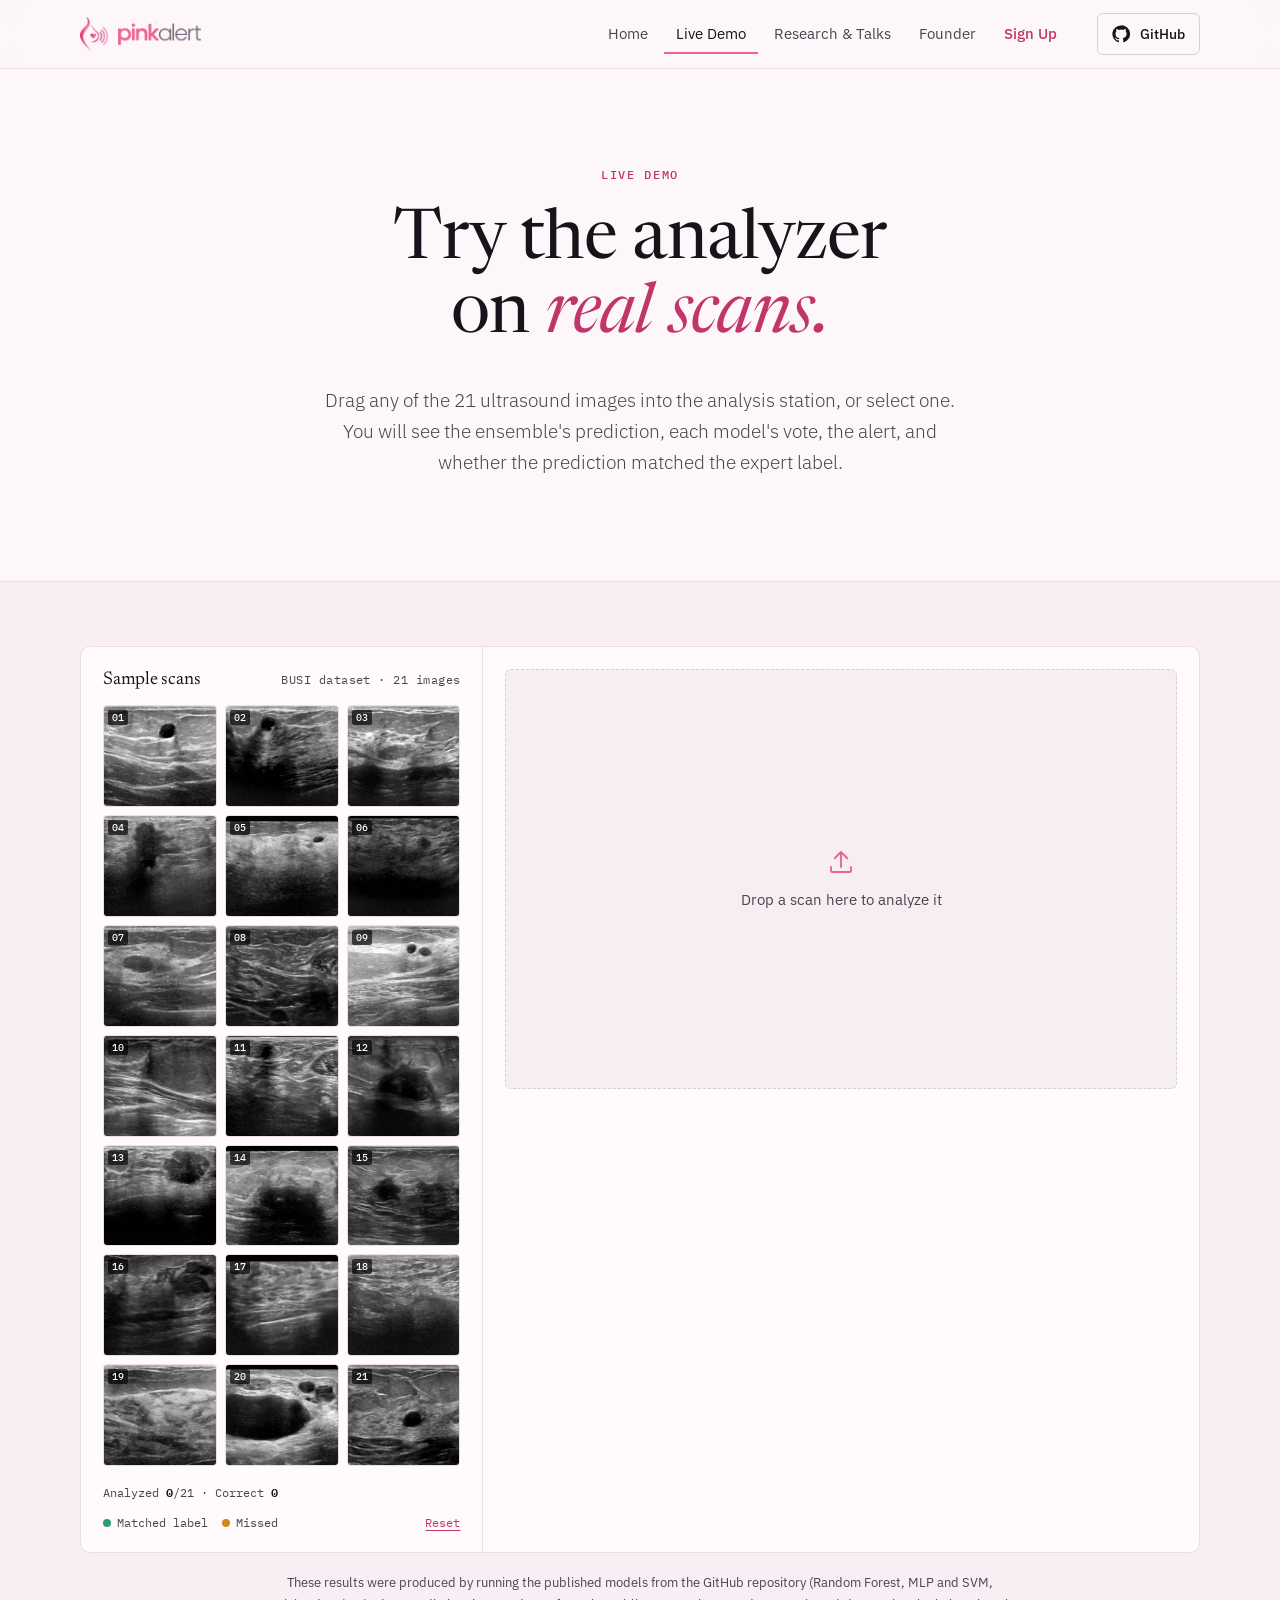
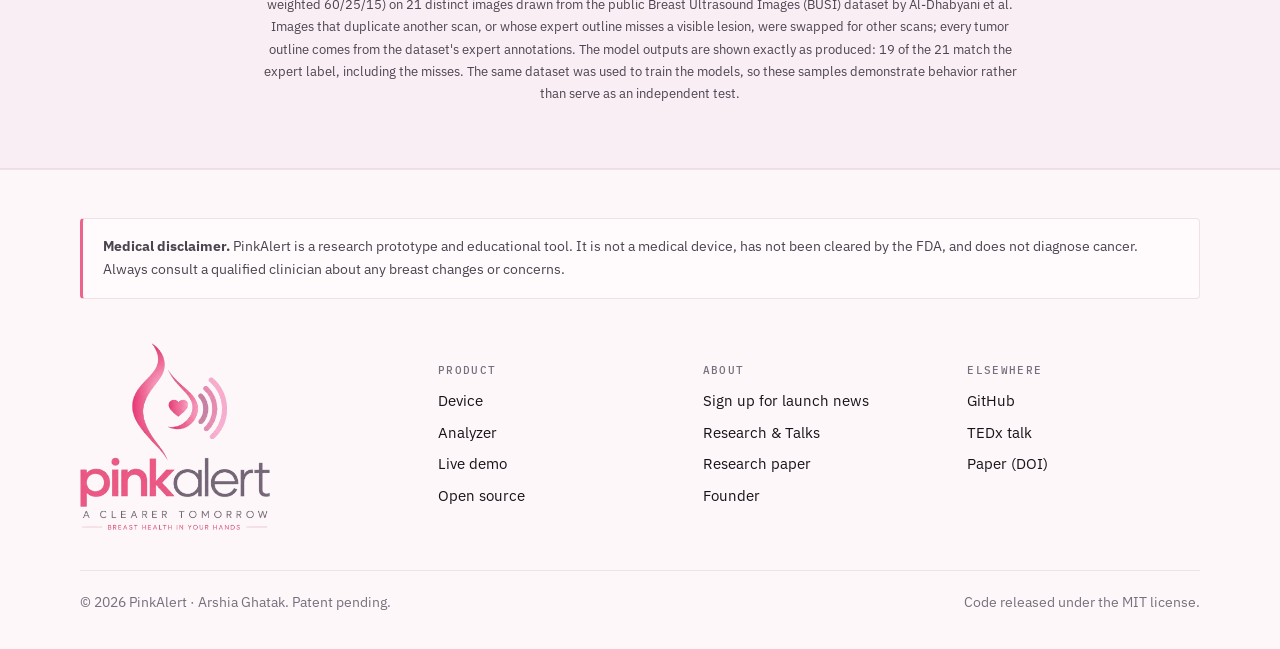
==== demo.html @ bfb8c294 "PinkAlert Website Co-Authored-By: Claude Opus 5.5 (1M context) <noreply@anthropic.com>" ====
<!doctype html>
<html lang="en" class="no-js">
<head>
  <meta charset="utf-8">
  <meta name="viewport" content="width=device-width, initial-scale=1, viewport-fit=cover">
  <title>PinkAlert</title>
  <meta name="description" content="Try the PinkAlert breast ultrasound AI live: drag real ultrasound scans into the analyzer and see its normal, benign or malignant prediction, each model's vote and the expert tumor outline.">
  <meta name="theme-color" content="#fdf7f9">
  <link rel="canonical" href="https://pinkalert.ai/demo">
  <meta property="og:type" content="website">
  <meta property="og:site_name" content="PinkAlert">
  <meta property="og:title" content="PinkAlert Live Demo">
  <meta property="og:description" content="Try the PinkAlert breast ultrasound AI on 21 real scans.">
  <meta property="og:url" content="https://pinkalert.ai/demo">
  <meta property="og:image" content="https://pinkalert.ai/assets/img/og.png">
  <meta name="twitter:card" content="summary_large_image">
  <meta name="keywords" content="PinkAlert, Pink Alert, Arshia Ghatak, breast health, breast cancer, breast ultrasound, handheld ultrasound, breast lump detection, AI breast cancer detection, early detection, pinkalert.ai">
  <meta name="author" content="Arshia Ghatak">
  <meta name="robots" content="index, follow">
  <meta name="twitter:title" content="PinkAlert Live Demo">
  <meta name="twitter:description" content="Try the PinkAlert breast ultrasound AI on 21 real scans.">
  <meta name="twitter:image" content="https://pinkalert.ai/assets/img/og.png">
  <script type="application/ld+json">{"@context": "https://schema.org", "@graph": [{"@type": "Organization", "@id": "https://pinkalert.ai/#org", "name": "PinkAlert", "alternateName": ["Pink Alert", "pinkalert.ai"], "url": "https://pinkalert.ai/", "logo": "https://pinkalert.ai/assets/img/logo-tagline.png", "slogan": "A clearer tomorrow. Breast health in your hands.", "founder": {"@id": "https://pinkalert.ai/founder#arshia"}, "sameAs": ["https://github.com/arshiaghatak/breast_ultrasound_analyzer", "https://github.com/arshiaghatak/pinkalert-website"]}, {"@type": "WebSite", "@id": "https://pinkalert.ai/#website", "name": "PinkAlert", "url": "https://pinkalert.ai/", "publisher": {"@id": "https://pinkalert.ai/#org"}, "inLanguage": "en"}, {"@type": "WebPage", "@id": "https://pinkalert.ai/demo", "url": "https://pinkalert.ai/demo", "name": "PinkAlert Live Demo", "description": "Try the PinkAlert breast ultrasound AI live: drag real ultrasound scans into the analyzer and see its normal, benign or malignant prediction, each model's vote and the expert tumor outline.", "isPartOf": {"@id": "https://pinkalert.ai/#website"}, "about": {"@id": "https://pinkalert.ai/#org"}}]}</script>
  <link rel="icon" href="favicon.ico" sizes="any">
  <link rel="icon" type="image/png" sizes="32x32" href="assets/img/favicon-32.png">
  <link rel="apple-touch-icon" href="assets/img/apple-touch-icon.png">
  <link rel="manifest" href="site.webmanifest">
  <link rel="preconnect" href="https://fonts.googleapis.com">
  <link rel="preconnect" href="https://fonts.gstatic.com" crossorigin>
  <link href="https://fonts.googleapis.com/css2?family=IBM+Plex+Mono:wght@400;500&family=IBM+Plex+Sans:wght@300;400;500;600&family=Newsreader:ital,opsz,wght@0,6..72,400;0,6..72,500;1,6..72,400&display=swap" rel="stylesheet">
  <script>
    // Every reload starts at the top of the page (runs first, before the browser can restore the old scroll position)
    if ('scrollRestoration' in history) history.scrollRestoration = 'manual';
    (function () {
      var nav = (performance.getEntriesByType && performance.getEntriesByType('navigation')[0]) || {};
      var reload = nav.type === 'reload' || (performance.navigation && performance.navigation.type === 1);
      if (reload && location.hash) history.replaceState(null, '', location.pathname + location.search);
      var top = function () { if (reload || !location.hash) window.scrollTo(0, 0); };
      top();
      document.addEventListener('DOMContentLoaded', top);
      window.addEventListener('load', function () { top(); setTimeout(top, 0); requestAnimationFrame(top); });
      window.addEventListener('pageshow', function (e) { if (e.persisted) window.scrollTo(0, 0); });
      window.addEventListener('beforeunload', function () { window.scrollTo(0, 0); });
    })();
  </script>
  <link rel="stylesheet" href="assets/css/style.css?v=39">
</head>
<body>
<a class="skip" href="#main">Skip to content</a>

<header class="site-header">
  <nav class="wrap nav" aria-label="Main">
    <a class="brand" href="/" aria-label="PinkAlert home">
      <img class="mark" src="assets/img/mark-sm.png" alt="" width="28" height="34">
      <img class="word" src="assets/img/wordmark.png" alt="PinkAlert" width="85" height="22">
    </a>
    <button class="menu-btn" aria-expanded="false" aria-controls="nav-links" aria-label="Menu">
      <svg width="24" height="24" viewBox="0 0 24 24" fill="none" stroke="currentColor" stroke-width="1.6" stroke-linecap="round"><path d="M4 7h16M4 12h16M4 17h16"/></svg>
    </button>
    <ul class="nav-links" id="nav-links">
      <li><a href="/">Home</a></li>
      <li><a href="/demo" aria-current="page">Live Demo</a></li>
      <li><a href="/research">Research &amp; Talks</a></li>
      <li><a href="/founder">Founder</a></li>
      <li><a class="nav-signup" href="/signup">Sign Up</a></li>
    </ul>
    <a class="btn btn-ghost btn-sm nav-cta" href="https://github.com/arshiaghatak/breast_ultrasound_analyzer" target="_blank" rel="noopener">
      <svg viewBox="0 0 24 24" fill="currentColor" aria-hidden="true"><path d="M12 .5a11.5 11.5 0 0 0-3.64 22.41c.58.1.79-.25.79-.56v-2c-3.2.7-3.88-1.37-3.88-1.37-.52-1.33-1.28-1.69-1.28-1.69-1.05-.72.08-.7.08-.7 1.16.08 1.77 1.19 1.77 1.19 1.03 1.77 2.7 1.26 3.36.96.1-.75.4-1.26.73-1.55-2.55-.29-5.24-1.28-5.24-5.68 0-1.26.45-2.28 1.19-3.09-.12-.29-.52-1.46.11-3.05 0 0 .97-.31 3.17 1.18a11 11 0 0 1 5.77 0c2.2-1.49 3.17-1.18 3.17-1.18.63 1.59.23 2.76.11 3.05.74.81 1.19 1.83 1.19 3.09 0 4.41-2.69 5.39-5.25 5.67.41.36.78 1.06.78 2.14v3.17c0 .31.21.67.8.56A11.5 11.5 0 0 0 12 .5Z"/></svg>
      GitHub
    </a>
  </nav>
</header>

<main id="main">

<section class="page-hero">
  <div class="wrap">
    <div class="head center">
      <span class="label">Live demo</span>
      <h1>Try the analyzer on <em>real scans.</em></h1>
      <p class="lede">Drag any of the 21 ultrasound images into the analysis station, or select one. You will see the ensemble's prediction, each model's vote, the alert, and whether the prediction matched the expert label.</p>
    </div>
  </div>
</section>

<section id="demo" class="stage-section" style="padding-block:clamp(40px,5vw,64px)">
  <div class="wrap">


    <div class="demo" id="demo-app">
      <div class="tray">
        <div class="tray-head"><h3>Sample scans</h3><span>BUSI dataset · 21 images</span></div>
        <div class="thumbs" id="thumbs" role="list"></div>
        <div class="tally">
          <span>Analyzed <b id="t-done">0</b>/21 · Correct <b id="t-right">0</b></span>
          <span class="legend"><span><i style="background:#2e9e72"></i>Matched label</span><span><i style="background:#d08a1c"></i>Missed</span></span>
          <button type="button" id="t-reset">Reset</button>
        </div>
      </div>
      <div class="station">
        <div class="dropzone" id="dropzone" tabindex="-1">
          <div class="empty">
            <svg viewBox="0 0 24 24" fill="none" stroke="currentColor" stroke-width="1.5" stroke-linecap="round" stroke-linejoin="round" aria-hidden="true"><path d="M12 16V4M7 9l5-5 5 5"/><path d="M4 16v3a1 1 0 0 0 1 1h14a1 1 0 0 0 1-1v-3"/></svg>
            Drop a scan here to analyze it
          </div>
          <div class="scanbar"></div>
        </div>
        <div class="result" id="result" hidden aria-live="polite">
          <div class="result-top"><h3 id="r-title">Malignant</h3><span class="pill" id="r-pill"></span></div>
          <p id="r-body"></p>
          <div class="probs" id="r-probs"></div>
          <table class="models">
            <thead><tr><th>Model (weight)</th><th>Benign</th><th>Normal</th><th>Malignant</th></tr></thead>
            <tbody id="r-models"></tbody>
          </table>
          <div class="verdict" id="r-verdict"></div>
        </div>
      </div>
    </div>
    <p class="demo-note">These results were produced by running the published models from the GitHub repository (Random Forest, MLP and SVM, weighted 60/25/15) on 21 distinct images drawn from the public Breast Ultrasound Images (BUSI) dataset by Al-Dhabyani et al. Images that duplicate another scan, or whose expert outline misses a visible lesion, were swapped for other scans; every tumor outline comes from the dataset's expert annotations. The model outputs are shown exactly as produced: 19 of the 21 match the expert label, including the misses. The same dataset was used to train the models, so these samples demonstrate behavior rather than serve as an independent test.</p>
  </div>
</section>

</main>

<footer class="site-footer">
  <div class="wrap">
    <div class="disclaimer"><p><strong>Medical disclaimer.</strong> PinkAlert is a research prototype and educational tool. It is not a medical device, has not been cleared by the FDA, and does not diagnose cancer. Always consult a qualified clinician about any breast changes or concerns.</p></div>
    <div class="foot-grid">
      <div>
        <a href="/" class="foot-logo"><img src="assets/img/logo-tagline.png" alt="PinkAlert: A clearer tomorrow. Breast health in your hands." width="355" height="350"></a>
      </div>
      <div><h4>Product</h4><ul><li><a href="/#device">Device</a></li><li><a href="/#analyzer">Analyzer</a></li><li><a href="/demo">Live demo</a></li><li><a href="/#open-source">Open source</a></li></ul></div>
      <div><h4>About</h4><ul><li><a href="/signup">Sign up for launch news</a></li><li><a href="/research">Research &amp; Talks</a></li><li><a href="/research#research">Research paper</a></li><li><a href="/founder">Founder</a></li></ul></div>
      <div><h4>Elsewhere</h4><ul><li><a href="https://github.com/arshiaghatak/breast_ultrasound_analyzer" target="_blank" rel="noopener">GitHub</a></li><li><a href="https://www.youtube.com/watch?v=Pw-6KY_KDwA" target="_blank" rel="noopener">TEDx talk</a></li><li><a href="https://doi.org/10.70251/HYJR2348.41777784" target="_blank" rel="noopener">Paper (DOI)</a></li></ul></div>
    </div>
    <div class="legal"><span>© <span data-year>2026</span> PinkAlert · Arshia Ghatak. Patent pending.</span><span>Code released under the MIT license.</span></div>
  </div>
</footer>

<script src="assets/js/main.js?v=35" defer></script>
<script src="assets/demo/results.js?v=33" defer></script>
<script src="assets/js/demo.js?v=32" defer></script>
</body>
</html>
---- assets/css/style.css ----
/* PinkAlert · pinkalert.ai
   Formal, research-grade styling. Accent pink sampled from the PinkAlert logo. */

:root {
  --bg: #fdf7f9;
  --surface: #fffbfc;
  --ink: #17131a;
  --ink-2: #4b4450;
  --ink-3: #776f7d;
  --rule: #eee2e8;
  --rule-2: #d6cfd8;
  --accent: #c2356a;        /* text-safe pink */
  --accent-2: #ec648c;      /* logo pink */
  --accent-wash: #fbeff4;
  --btn: #c2356a; --btn-hover: #a92a5a; --btn-ink: #ffffff;

  /* tinted light sections for the device and demo */
  --stage: #f9eef3;
  --stage-2: #fffbfc;
  --stage-ink: #17131a;
  --stage-ink-2: #4b4450;
  --stage-rule: #ecdde4;
  --well: #f7eef2;

  --ok: #1f7a58; --ok-wash: #e5f3ec;
  --watch: #9a5b0c; --watch-wash: #fbf0de;
  --act: #e0141e; --act-wash: #feecec;  /* "See a doctor" is bright red */

  --serif: "Newsreader", "Iowan Old Style", "Palatino Linotype", Georgia, serif;
  --sans: "IBM Plex Sans", "Helvetica Neue", Arial, system-ui, sans-serif;
  --mono: "IBM Plex Mono", ui-monospace, "SF Mono", Menlo, monospace;
  --wrap: 1200px;
  --r: 6px;
  color-scheme: light;
}
*, *::before, *::after { box-sizing: border-box; }
[hidden] { display: none !important; }
html { -webkit-text-size-adjust: 100%; scroll-padding-top: 80px; }
body {
  margin: 0; background: var(--bg); color: var(--ink);
  font-family: var(--sans); font-size: 1.0625rem; line-height: 1.65; font-weight: 400;
  -webkit-font-smoothing: antialiased; text-rendering: optimizeLegibility;
}
img, svg, canvas { max-width: 100%; display: block; }
a { color: var(--accent); text-underline-offset: 3px; text-decoration-thickness: 1px; }
a:hover { text-decoration-thickness: 2px; }
:focus-visible { outline: 2px solid var(--accent-2); outline-offset: 3px; }
h1, h2, h3 { font-family: var(--serif); font-weight: 400; line-height: 1.08; letter-spacing: -.012em; margin: 0 0 .45em; text-wrap: balance; }
h1 { font-size: clamp(2.7rem, 5.4vw, 4.6rem); }
h2 { font-size: clamp(2rem, 3.6vw, 3rem); }
h3 { font-size: 1.45rem; line-height: 1.2; }
h1 em, h2 em { font-style: italic; color: var(--accent); }
h4 { font-family: var(--sans); font-size: .95rem; font-weight: 600; margin: 0 0 .4em; }
p { margin: 0 0 1em; }
.skip { position: absolute; left: -999px; }
.skip:focus { left: 16px; top: 16px; z-index: 99; background: var(--surface); padding: 8px 14px; }

.wrap { width: 100%; max-width: var(--wrap); margin: 0 auto; padding-inline: clamp(18px, 4vw, 40px); }
section { padding-block: clamp(72px, 9vw, 120px); }
.label {
  display: block; font-family: var(--mono); font-size: .75rem; font-weight: 500; letter-spacing: .14em;
  text-transform: uppercase; color: var(--accent); margin-bottom: 20px;
}
.lede { font-size: clamp(1.1rem, 1.5vw, 1.25rem); color: var(--ink-2); max-width: 58ch; font-weight: 300; line-height: 1.6; }
.muted { color: var(--ink-2); }
.small { font-size: .9rem; }
.mono { font-family: var(--mono); }

/* ---------- header ---------- */
.site-header {
  position: sticky; top: env(safe-area-inset-top, 0px); z-index: 50;
  background: color-mix(in srgb, var(--bg) 90%, transparent);
  backdrop-filter: blur(12px); -webkit-backdrop-filter: blur(12px);
  border-bottom: 1px solid var(--rule);
}
.nav { display: flex; align-items: center; gap: 28px; height: 68px; }
.brand { display: flex; align-items: center; gap: 10px; text-decoration: none; }
.brand .mark { height: 34px; width: auto; }
.brand .word { height: 22px; width: auto; }
.foot-logo img { width: 190px; height: auto; }
.nav-links { display: flex; gap: 4px; margin: 0 0 0 auto; padding: 0; list-style: none; }
.nav-links a { display: block; padding: 8px 12px; text-decoration: none; color: var(--ink-2); font-size: .94rem; border-radius: var(--r); }
.nav-links a:hover { color: var(--ink); background: var(--accent-wash); }
.nav-links a[aria-current="page"] { color: var(--ink); box-shadow: inset 0 -2px 0 var(--accent-2); border-radius: 0; }
.menu-btn { display: none; margin-left: auto; background: none; border: 0; padding: 10px; color: var(--ink); cursor: pointer; }
@media (max-width: 920px) {
  .menu-btn { display: block; }
  .nav .nav-cta { display: none; }
  .nav-links { position: absolute; top: 68px; left: 0; right: 0; flex-direction: column; background: var(--bg); border-bottom: 1px solid var(--rule); padding: 8px 16px 16px; display: none; }
  .nav-links.open { display: flex; }
  .nav-links a { padding: 12px; font-size: 1.05rem; }
}

/* ---------- buttons ---------- */
.btn {
  display: inline-flex; align-items: center; justify-content: center; gap: 10px; padding: 12px 20px;
  border-radius: var(--r); font: inherit; font-size: .96rem; font-weight: 500; text-decoration: none; cursor: pointer;
  border: 1px solid transparent; transition: background .15s, border-color .15s, color .15s; overflow-wrap: anywhere;
}
.btn-primary { background: var(--btn); color: var(--btn-ink); }
.btn-primary:hover { background: var(--btn-hover); text-decoration: none; }
.btn-ghost { border-color: var(--rule-2); color: var(--ink); background: transparent; }
.btn-ghost:hover { border-color: var(--ink-3); text-decoration: none; }
.btn-sm { padding: 8px 14px; font-size: .9rem; }
.btn svg { width: 18px; height: 18px; flex: none; }
.btn-row { display: flex; flex-wrap: wrap; gap: 12px; }

/* ---------- hero ---------- */
.hero { padding-block: clamp(48px, 7vw, 96px) clamp(64px, 8vw, 104px); }
.hero-grid { display: grid; grid-template-columns: 1fr 1.05fr; gap: clamp(32px, 5vw, 72px); align-items: center; }
.hero .lede { margin-bottom: 32px; }
.hero-facts { display: grid; grid-template-columns: repeat(3, auto); justify-content: start; gap: 12px 36px; margin: 40px 0 0; padding-top: 20px; border-top: 1px solid var(--rule); }
.hero-facts div { font-size: .86rem; color: var(--ink-3); line-height: 1.4; }
.hero-facts dt { font-family: var(--serif); font-size: 1.3rem; color: var(--ink); }
.hero-facts dd { margin: 2px 0 0; }
@media (max-width: 960px) { .hero-grid { grid-template-columns: 1fr; } }
@media (max-width: 520px) { .hero-facts { grid-template-columns: 1fr 1fr; } }

/* ultrasound readout figure */
.scan-fig { margin: 0; background: var(--stage); color: var(--stage-ink); border-radius: 10px; overflow: hidden; border: 1px solid var(--stage-rule); }
.scan-fig .bar { display: flex; justify-content: space-between; gap: 12px; padding: 10px 14px; font-family: var(--mono); font-size: .7rem; letter-spacing: .06em; color: var(--stage-ink-2); border-bottom: 1px solid var(--stage-rule); text-transform: uppercase; }
.scan-fig .bar .live { color: var(--accent); white-space: nowrap; }
.scan-fig .bar .live::before { content: ""; display: inline-block; width: 6px; height: 6px; border-radius: 50%; background: currentColor; margin-right: 7px; vertical-align: 1px; animation: blink 1.6s infinite; }
@keyframes blink { 50% { opacity: .25; } }
.scan-view { position: relative; aspect-ratio: 4 / 3; background: #000; overflow: hidden; }
.scan-view img { width: 100%; height: 100%; object-fit: cover; }
.scan-view svg { position: absolute; inset: 0; width: 100%; height: 100%; }
.scan-view .sweep { position: absolute; left: 0; right: 0; height: 30%; top: -30%; background: linear-gradient(180deg, transparent, rgba(236,100,140,.08) 80%, rgba(236,100,140,.3)); animation: sweepY 5s linear infinite; pointer-events: none; }
@keyframes sweepY { to { top: 100%; } }
.scan-fig .readout { display: grid; grid-template-columns: repeat(3, 1fr); border-top: 1px solid var(--stage-rule); }
.scan-fig .readout div { padding: 12px 14px; font-family: var(--mono); font-size: .7rem; color: var(--stage-ink-2); text-transform: uppercase; letter-spacing: .05em; border-left: 1px solid var(--stage-rule); }
.scan-fig .readout div:first-child { border-left: 0; }
.scan-fig .readout b { display: block; font-family: var(--sans); text-transform: none; letter-spacing: 0; font-size: 1.02rem; font-weight: 500; color: var(--stage-ink); margin-top: 2px; }
.scan-fig .readout .hot b { color: var(--accent); }
.scan-fig figcaption { padding: 10px 14px; font-size: .76rem; color: var(--stage-ink-2); border-top: 1px solid var(--stage-rule); }

/* ---------- statement ---------- */
.statement { display: grid; grid-template-columns: .9fr 1.1fr; gap: clamp(32px, 6vw, 96px); align-items: start; }
.statement h2 { margin: 0; }
.statement .cols { display: grid; grid-template-columns: 1fr 1fr; gap: 28px 36px; }
.statement .cols div { border-top: 1px solid var(--rule); padding-top: 16px; }
.statement .cols h4 { font-family: var(--serif); font-size: 1.2rem; font-weight: 500; }
.statement .cols p { color: var(--ink-2); font-size: .98rem; margin: 0; }
@media (max-width: 900px) { .statement { grid-template-columns: 1fr; } }
@media (max-width: 560px) { .statement .cols { grid-template-columns: 1fr; } }

.head { max-width: 780px; margin-bottom: clamp(36px, 5vw, 56px); }

/* ---------- 3D device stage ---------- */
.stage-section { background: var(--stage); color: var(--ink); border-block: 1px solid var(--stage-rule); }

.stage-section .lede, .stage-section .muted { color: var(--stage-ink-2); }

.viewer { display: grid; grid-template-columns: minmax(0, 1fr) 340px; border: 1px solid var(--stage-rule); border-radius: 10px; overflow: hidden; background: var(--stage-2); }
@media (max-width: 960px) { .viewer { grid-template-columns: 1fr; } }
.viewer-canvas { position: relative; min-height: 580px; background: radial-gradient(80% 75% at 50% 40%, #f3eff2 0%, #d6cdd4 90%); touch-action: none; cursor: grab; overflow: hidden; }
.viewer-canvas:active { cursor: grabbing; }
.viewer-canvas canvas { position: absolute; inset: 0; width: 100% !important; height: 100% !important; }
@media (max-width: 600px) { .viewer-canvas { min-height: 460px; } }
.viewer-fallback { position: absolute; inset: 0; display: grid; place-items: center; padding: 20px; }
.viewer-fallback img { border-radius: 6px; max-height: 100%; }
.hotspot {
  position: absolute; left: 0; top: 0; width: 28px; height: 28px; margin: -14px 0 0 -14px; border-radius: 50%;
  border: 1.5px solid #fff; background: rgba(194, 53, 106, .92); color: #fff; font: 600 .72rem/1 var(--mono);
  display: grid; place-items: center; cursor: pointer; padding: 0; transition: opacity .2s, background .15s, color .15s;
  box-shadow: 0 0 0 4px rgba(236, 100, 140, .22); z-index: 2;
}
.hotspot:hover, .hotspot[aria-pressed="true"] { background: #fff; color: #c2356a; }
.hotspot.behind { opacity: .28; }
.hotspot.off { opacity: 0; pointer-events: none; }
.viewer-tools { position: absolute; left: 14px; bottom: 14px; right: 14px; display: flex; flex-wrap: wrap; gap: 8px; align-items: center; pointer-events: none; z-index: 3; }
.viewer-tools > * { pointer-events: auto; }
.tool {
  font: 500 .8rem/1 var(--sans); color: var(--ink); background: rgba(255, 255, 255, .92); border: 1px solid var(--rule-2);
  padding: 9px 12px; border-radius: var(--r); cursor: pointer;
}
.tool:hover { border-color: var(--ink-3); }
.tool[aria-pressed="true"] { background: var(--ink); color: #fff; border-color: var(--ink); }
.viewer-hint { margin-left: auto; font: .72rem var(--mono); color: var(--stage-ink-2); letter-spacing: .04em; pointer-events: none !important; }
@media (max-width: 700px) { .viewer-hint { display: none; } }
.viewer-panel { border-left: 1px solid var(--stage-rule); padding: 26px; display: flex; flex-direction: column; gap: 16px; }
@media (max-width: 960px) { .viewer-panel { border-left: 0; border-top: 1px solid var(--stage-rule); } }
.viewer-panel .part-no { font: 500 .72rem var(--mono); letter-spacing: .12em; text-transform: uppercase; color: var(--accent); }
.viewer-panel h3 { margin: 0; }
.viewer-panel p { color: var(--stage-ink-2); font-size: .96rem; margin: 0; }
.viewer-panel dl { margin: 0; display: grid; grid-template-columns: auto 1fr; gap: 8px 16px; font-size: .88rem; border-top: 1px solid var(--stage-rule); padding-top: 14px; }
.viewer-panel dt { font-family: var(--mono); font-size: .7rem; text-transform: uppercase; letter-spacing: .06em; color: var(--stage-ink-2); padding-top: 3px; }
.viewer-panel dd { margin: 0; color: var(--stage-ink); }
.parts { list-style: none; margin: auto 0 0; padding: 14px 0 0; border-top: 1px solid var(--stage-rule); display: grid; gap: 1px; }
.parts button { all: unset; box-sizing: border-box; width: 100%; display: grid; grid-template-columns: 24px 1fr; gap: 10px; align-items: center; padding: 6px 8px; border-radius: 4px; cursor: pointer; font-size: .87rem; color: var(--stage-ink-2); }
.parts button:hover { background: var(--accent-wash); color: var(--ink); }
.parts button:focus-visible { outline: 2px solid var(--accent-2); }
.parts button[aria-current="true"] { background: var(--accent-wash); color: var(--ink); font-weight: 500; }
.parts .n { font: 500 .7rem var(--mono); color: var(--accent); }

.spec-grid { display: grid; grid-template-columns: repeat(4, 1fr); margin: 48px 0 0; border-top: 1px solid var(--stage-rule); }
.spec-grid div { padding: 20px 20px 0 0; }
.spec-grid dt { font: 500 .7rem var(--mono); letter-spacing: .1em; text-transform: uppercase; color: var(--stage-ink-2); margin-bottom: 6px; }
.spec-grid dd { margin: 0; font-family: var(--serif); font-size: 1.3rem; color: var(--ink); line-height: 1.25; }
.spec-grid dd small { display: block; font-family: var(--sans); font-size: .84rem; color: var(--stage-ink-2); margin-top: 4px; }
@media (max-width: 860px) { .spec-grid { grid-template-columns: 1fr 1fr; } }

.two-col { display: grid; grid-template-columns: 1fr 1fr; gap: clamp(28px, 5vw, 72px); }
@media (max-width: 860px) { .two-col { grid-template-columns: 1fr; } }
.two-col > *, .hero-grid > *, .viewer > *, .demo > *, .statement > * { min-width: 0; }

/* sequence (real, ordered steps) */
.sequence { list-style: none; padding: 0; margin: 0; display: grid; grid-template-columns: repeat(5, 1fr); counter-reset: s; border-top: 1px solid var(--rule); }
.sequence li { padding: 20px 20px 0 0; counter-increment: s; }
.sequence li::before { content: counter(s, decimal-leading-zero); display: block; font: 500 .72rem var(--mono); color: var(--accent); margin-bottom: 10px; letter-spacing: .08em; }
.sequence b { display: block; font-weight: 500; margin-bottom: 4px; }
.sequence span { display: block; font-size: .92rem; color: var(--ink-2); line-height: 1.5; }
.stage-section .sequence { border-color: var(--stage-rule); }
.stage-section .sequence span { color: var(--stage-ink-2); }
@media (max-width: 900px) { .sequence { grid-template-columns: 1fr 1fr; gap: 8px 0; } }
@media (max-width: 520px) { .sequence { grid-template-columns: 1fr; } }

.doc-figure { margin: 56px 0 0; }
.doc-figure button { all: unset; cursor: zoom-in; display: block; border-radius: 8px; overflow: hidden; border: 1px solid var(--stage-rule); background: #fff; }
.doc-figure button:focus-visible { outline: 2px solid var(--accent-2); outline-offset: 4px; }
.doc-figure img { width: 100%; height: auto; }
.doc-figure figcaption { font-size: .86rem; color: var(--stage-ink-2); margin-top: 12px; }
.lightbox { border: 0; padding: 0; background: transparent; max-width: min(1500px, 96vw); max-height: 94vh; }
.lightbox::backdrop { background: rgba(12, 8, 12, .86); }
.lightbox img { max-height: 90vh; width: auto; border-radius: 6px; background: #fff; }
.lightbox .close { position: fixed; top: 16px; right: 16px; width: 44px; height: 44px; border-radius: 50%; border: 0; background: #fff; color: #17131a; font-size: 1.5rem; cursor: pointer; }

/* ---------- analyzer ---------- */
.pipeline { list-style: none; padding: 0; margin: 0; display: grid; grid-template-columns: repeat(4, 1fr); counter-reset: s; border: 1px solid var(--rule); border-radius: 8px; background: var(--surface); }
.pipeline li { padding: 24px; border-left: 1px solid var(--rule); counter-increment: s; }
.pipeline li:first-child { border-left: 0; }
.pipeline li::before { content: "Stage " counter(s); display: block; font: 500 .7rem var(--mono); letter-spacing: .1em; text-transform: uppercase; color: var(--accent); margin-bottom: 12px; }
.pipeline b { display: block; font-family: var(--serif); font-weight: 400; font-size: 1.3rem; margin-bottom: 6px; }
.pipeline span { display: block; font-size: .92rem; color: var(--ink-2); line-height: 1.55; }
@media (max-width: 900px) { .pipeline { grid-template-columns: 1fr 1fr; } .pipeline li:nth-child(3) { border-left: 0; } .pipeline li:nth-child(n+3) { border-top: 1px solid var(--rule); } }
@media (max-width: 520px) { .pipeline { grid-template-columns: 1fr; } .pipeline li { border-left: 0; } .pipeline li + li { border-top: 1px solid var(--rule); } }

.table-wrap { overflow-x: auto; }
table.data { width: 100%; border-collapse: collapse; font-size: .95rem; font-variant-numeric: tabular-nums; }
table.data th, table.data td { text-align: left; padding: 12px 14px 12px 0; border-bottom: 1px solid var(--rule); vertical-align: top; }
table.data th { font: 500 .7rem var(--mono); letter-spacing: .08em; text-transform: uppercase; color: var(--ink-3); }
table.data .num { text-align: right; }
.weightbar { display: inline-block; height: 6px; background: var(--accent-2); border-radius: 3px; vertical-align: middle; }

.results { display: grid; grid-template-columns: repeat(4, 1fr); border-top: 1px solid var(--rule); margin-top: 56px; }
.results div { padding: 22px 20px 0 0; }
.results .n { font-family: var(--serif); font-size: clamp(2.4rem, 4.4vw, 3.4rem); line-height: 1; }
.results .l { color: var(--ink-2); font-size: .92rem; margin-top: 8px; }
.placeholder { outline: 1.5px dashed var(--watch); outline-offset: 6px; }
@media (max-width: 860px) { .results { grid-template-columns: 1fr 1fr; } }

.alerts { display: grid; grid-template-columns: repeat(3, 1fr); border-top: 1px solid var(--rule); }
.alerts div { padding: 20px 24px 0 0; }
.alerts .pill { margin-bottom: 12px; }
.alerts p { margin: 0; color: var(--ink-2); font-size: .95rem; }
@media (max-width: 860px) { .alerts { grid-template-columns: 1fr; } }
.pill { display: inline-flex; align-items: center; gap: 8px; font: 500 .7rem var(--mono); letter-spacing: .1em; text-transform: uppercase; padding: 5px 10px; border-radius: 4px; }
.pill::before { content: ""; width: 7px; height: 7px; border-radius: 50%; background: currentColor; }
.lvl-ok { color: var(--ok); background: var(--ok-wash); }
.lvl-watch { color: var(--watch); background: var(--watch-wash); }
.lvl-act { color: var(--act); background: var(--act-wash); }

/* ---------- live demo ---------- */
.demo { display: grid; grid-template-columns: 1fr 1fr; border: 1px solid var(--stage-rule); border-radius: 10px; overflow: hidden; background: var(--stage-2); }
@media (max-width: 960px) { .demo { grid-template-columns: 1fr; } }
.tray { padding: 22px; border-right: 1px solid var(--stage-rule); }
@media (max-width: 960px) { .tray { border-right: 0; border-bottom: 1px solid var(--stage-rule); } }
.tray-head { display: flex; justify-content: space-between; align-items: baseline; gap: 12px; margin-bottom: 14px; flex-wrap: wrap; }
.tray-head h3 { font-size: 1.15rem; margin: 0; }
.tray-head span { font: .72rem var(--mono); color: var(--stage-ink-2); letter-spacing: .04em; }
.thumbs { display: grid; grid-template-columns: repeat(5, 1fr); gap: 8px; }
@media (max-width: 520px) { .thumbs { grid-template-columns: repeat(4, 1fr); } }

.thumb {
  position: relative; aspect-ratio: 1; padding: 0; border: 1px solid var(--stage-rule); border-radius: 4px; overflow: hidden;
  background: #000; cursor: grab; transition: border-color .15s, opacity .2s;
}
.thumb img { width: 100%; height: 100%; object-fit: cover; pointer-events: none; -webkit-user-drag: none; }
.thumb .id { position: absolute; left: 4px; top: 4px; font: 500 .6rem var(--mono); color: #fff; background: rgba(0,0,0,.65); padding: 1px 4px; border-radius: 2px; }
.thumb:hover { border-color: var(--accent-2); }
.thumb.done { opacity: .5; }
.thumb.done::after { content: ""; position: absolute; right: 5px; top: 5px; width: 8px; height: 8px; border-radius: 50%; }
.thumb.done.right::after { background: #2e9e72; box-shadow: 0 0 0 2px #fff; }
.thumb.done.wrong::after { background: #d08a1c; box-shadow: 0 0 0 2px #fff; }
.thumb[aria-pressed="true"] { border-color: var(--accent); opacity: 1; box-shadow: 0 0 0 2px var(--accent); }
.tally { margin-top: 16px; font: .78rem var(--mono); color: var(--stage-ink-2); display: flex; justify-content: space-between; gap: 12px; flex-wrap: wrap; }
.tally b { color: var(--ink); font-weight: 600; }
.tally button { all: unset; cursor: pointer; color: var(--accent); text-decoration: underline; text-underline-offset: 3px; }
.legend { display: flex; gap: 14px; }
.legend i { display: inline-block; width: 8px; height: 8px; border-radius: 50%; margin-right: 6px; }

.station { padding: 22px; display: flex; flex-direction: column; gap: 16px; }
.dropzone {
  position: relative; aspect-ratio: 4 / 3; border: 1.5px dashed var(--rule-2); border-radius: 6px; display: grid; place-items: center;
  text-align: center; color: var(--ink-2); background: var(--well); overflow: hidden; transition: border-color .15s, background .15s;
}
.dropzone.over { border-color: var(--accent); background: var(--accent-wash); }
.dropzone .empty { padding: 20px; font-size: .95rem; max-width: 34ch; }
.dropzone .empty svg { width: 30px; height: 30px; margin: 0 auto 10px; color: var(--accent-2); }
.dropzone img { position: absolute; inset: 0; width: 100%; height: 100%; object-fit: contain; background: var(--well); }
.dropzone .scanbar { position: absolute; left: 0; right: 0; height: 2px; background: var(--accent-2); box-shadow: 0 0 18px 4px rgba(236,100,140,.55); top: 0; opacity: 0; }
.dropzone.scanning .scanbar { animation: scanbar 1.1s ease-in-out 1 forwards; }
@keyframes scanbar { 0% { top: 0; opacity: 1; } 90% { opacity: 1; } 100% { top: 100%; opacity: 0; } }
.dropzone .stamp { position: absolute; left: 10px; top: 10px; font: 500 .68rem var(--mono); color: #fff; background: rgba(0,0,0,.65); padding: 3px 7px; border-radius: 3px; letter-spacing: .04em; }
.result { display: grid; gap: 14px; }
.result-top { display: flex; justify-content: space-between; align-items: center; gap: 12px; flex-wrap: wrap; }
.result h3 { margin: 0; font-size: 1.5rem; }
.result p { margin: 0; color: var(--stage-ink-2); font-size: .94rem; }
.probs { display: grid; gap: 8px; }
.prob { display: grid; grid-template-columns: 84px 1fr 52px; gap: 12px; align-items: center; font-size: .88rem; color: var(--stage-ink); }
.prob .track { height: 6px; background: var(--rule); border-radius: 3px; overflow: hidden; }
.prob .track i { display: block; height: 100%; width: 0; background: #8f8595; border-radius: inherit; transition: width .7s cubic-bezier(.2,.8,.2,1); }
.prob.top .track i { background: var(--accent-2); }
.prob b { font: 500 .84rem var(--mono); text-align: right; }
.models { width: 100%; border-collapse: collapse; font-size: .82rem; font-variant-numeric: tabular-nums; }
.models th, .models td { padding: 6px 8px 6px 0; border-bottom: 1px solid var(--stage-rule); text-align: right; color: var(--stage-ink-2); }
.models th:first-child, .models td:first-child { text-align: left; }
.models th { font: 500 .66rem var(--mono); letter-spacing: .08em; text-transform: uppercase; }
.models td.hi { color: var(--ink); font-weight: 500; }
.verdict { font-size: .88rem; padding: 10px 12px; border-radius: 4px; background: var(--well); color: var(--ink); }
.verdict b { font-weight: 600; }
.verdict.right b { color: var(--ok); }
.verdict.wrong b { color: var(--watch); }
.demo-note { margin: 18px 0 0; font-size: .84rem; color: var(--stage-ink-2); max-width: 95ch; }

/* ---------- open source ---------- */
.code { background: var(--surface); color: var(--ink); border-radius: 8px; border: 1px solid var(--rule); overflow: hidden; }
.code .bar { display: flex; align-items: center; gap: 10px; padding: 10px 14px; border-bottom: 1px solid var(--rule); background: var(--well); font: .72rem var(--mono); color: var(--ink-3); text-transform: uppercase; letter-spacing: .06em; }
.code .copy { margin-left: auto; font: inherit; background: var(--surface); color: var(--ink); border: 1px solid var(--rule-2); border-radius: 4px; padding: 4px 10px; cursor: pointer; }
.code pre { margin: 0; padding: 20px 22px; font: .86rem/1.8 var(--mono); white-space: pre-wrap; overflow-wrap: anywhere; }
.code .c { color: var(--ink-3); }
.code .p { color: var(--accent); user-select: none; }
.repo-facts { padding: 0; margin: 28px 0; display: grid; grid-template-columns: 1fr 1fr; gap: 10px 24px; font-size: .95rem; }
.repo-facts div { border-top: 1px solid var(--rule); padding-top: 10px; color: var(--ink-2); }
.repo-facts dt { font: 500 .68rem var(--mono); letter-spacing: .1em; text-transform: uppercase; color: var(--ink-3); }
.repo-facts dd { margin: 0; }

/* roadmap */
.roadmap { list-style: none; padding: 0; margin: 0; display: grid; grid-template-columns: repeat(5, 1fr); border-top: 1px solid var(--rule); }
.roadmap li { padding: 20px 20px 0 0; position: relative; }
.roadmap li::before { content: ""; position: absolute; top: -5px; left: 0; width: 9px; height: 9px; border-radius: 50%; background: var(--bg); border: 1.5px solid var(--rule-2); }
.roadmap small { font: 500 .7rem var(--mono); letter-spacing: .1em; text-transform: uppercase; color: var(--accent); }
.roadmap b { display: block; font-family: var(--serif); font-weight: 400; font-size: 1.2rem; margin: 6px 0; }
.roadmap span { display: block; font-size: .92rem; color: var(--ink-2); line-height: 1.5; }
@media (max-width: 900px) { .roadmap { grid-template-columns: 1fr; border-top: 0; border-left: 1px solid var(--rule); gap: 24px; } .roadmap li { padding: 0 0 0 24px; } .roadmap li::before { top: 6px; left: -5px; } }

/* next pages */
.next { display: grid; grid-template-columns: 1fr 1fr; border-top: 1px solid var(--rule); }
.next a { display: block; padding: 32px 32px 0 0; text-decoration: none; color: var(--ink); }
.next a + a { border-left: 1px solid var(--rule); padding-left: 32px; }
.next small { font: 500 .7rem var(--mono); letter-spacing: .12em; text-transform: uppercase; color: var(--accent); }
.next h3 { font-size: clamp(1.6rem, 2.6vw, 2.2rem); margin: 10px 0 8px; }
.next p { color: var(--ink-2); margin: 0 0 14px; }
.next .go { font-weight: 500; color: var(--accent); }
.next a:hover h3 { text-decoration: underline; text-decoration-thickness: 1px; text-underline-offset: 6px; }
@media (max-width: 760px) { .next { grid-template-columns: 1fr; } .next a + a { border-left: 0; border-top: 1px solid var(--rule); padding: 28px 0 0; margin-top: 28px; } }

/* ---------- advocacy ---------- */
.page-hero { padding-block: clamp(56px, 8vw, 96px) clamp(32px, 4vw, 48px); }
.video { position: relative; aspect-ratio: 16 / 9; border-radius: 8px; overflow: hidden; background: var(--stage); }
.video iframe { position: absolute; inset: 0; width: 100%; height: 100%; border: 0; }
.video button { all: unset; position: absolute; inset: 0; cursor: pointer; }
.video button img { width: 100%; height: 100%; object-fit: cover; }
.video button::after { content: ""; position: absolute; inset: 0; background: linear-gradient(180deg, rgba(10,8,12,.15) 30%, rgba(10,8,12,.85)); }
.video .play { position: absolute; left: 50%; top: 50%; translate: -50% -50%; width: 76px; height: 76px; border-radius: 50%; background: #fff; display: grid; place-items: center; z-index: 1; transition: transform .2s; }
.video button:hover .play { transform: scale(1.05); }
.video .play svg { width: 26px; height: 26px; color: #c2356a; margin-left: 4px; }
.video .vcap { position: absolute; left: 28px; right: 28px; bottom: 24px; color: #fff; z-index: 1; }
.video .vcap small { font: 500 .7rem var(--mono); letter-spacing: .12em; text-transform: uppercase; opacity: .85; }
.video .vcap b { display: block; font-family: var(--serif); font-weight: 400; font-size: clamp(1.2rem, 2.4vw, 1.8rem); line-height: 1.2; margin-top: 6px; }
.pull { font-family: var(--serif); font-size: clamp(1.6rem, 3vw, 2.4rem); line-height: 1.25; margin: 0; max-width: 22ch; }
.pull em { color: var(--accent); }
.prose p { font-size: 1.08rem; color: var(--ink-2); }
.prose p strong { color: var(--ink); font-weight: 500; }
.paper { display: grid; grid-template-columns: 200px 1fr; gap: clamp(24px, 4vw, 56px); padding-top: 32px; border-top: 1px solid var(--rule); }
@media (max-width: 760px) { .paper { grid-template-columns: 1fr; } }
.paper > * { min-width: 0; }
.paper-cover { aspect-ratio: 8.5 / 11; background: #fff; border: 1px solid var(--rule-2); padding: 16px 14px; color: #17131a; font-size: .56rem; line-height: 1.4; overflow: hidden; max-width: 200px; box-shadow: 0 12px 28px -18px rgba(0,0,0,.4); }
.paper-cover .j { color: #776f7d; border-bottom: 1px solid #e6e1e7; padding-bottom: 6px; margin-bottom: 12px; }
.paper-cover h4 { font-family: var(--serif); font-weight: 500; font-size: .95rem; line-height: 1.2; margin: 0 0 8px; }
.paper-cover .au { color: #c2356a; margin-bottom: 12px; }
.paper-cover .ln { height: 4px; background: #eee9ef; margin-bottom: 5px; }
.paper h3 { font-size: clamp(1.5rem, 2.6vw, 2rem); }
.meta { display: flex; flex-wrap: wrap; gap: 6px 20px; color: var(--ink-3); font-size: .92rem; margin-bottom: 18px; }
.cite { margin-top: 24px; border-left: 2px solid var(--accent-2); padding: 4px 0 4px 16px; font-size: .92rem; color: var(--ink-2); display: flex; gap: 16px; align-items: flex-start; }
.cite p { margin: 0; flex: 1; overflow-wrap: anywhere; }
.cite button { font: 500 .78rem var(--sans); border: 1px solid var(--rule-2); background: transparent; color: var(--ink); border-radius: 4px; padding: 4px 10px; cursor: pointer; }
.ways { display: grid; grid-template-columns: repeat(3, 1fr); border-top: 1px solid var(--rule); }
.ways div { padding: 22px 24px 0 0; }
.ways h4 { font-family: var(--serif); font-weight: 500; font-size: 1.25rem; }
.ways p { color: var(--ink-2); font-size: .96rem; margin: 0; }
@media (max-width: 760px) { .ways { grid-template-columns: 1fr; } }

/* ---------- founder ---------- */
.founder-grid { display: grid; grid-template-columns: .8fr 1.2fr; gap: clamp(32px, 6vw, 88px); align-items: start; }
@media (max-width: 860px) { .founder-grid { grid-template-columns: 1fr; } }
.founder-grid > * { min-width: 0; }
.portrait { aspect-ratio: 4 / 5; border-radius: 8px; overflow: hidden; position: sticky; top: 100px; background: linear-gradient(160deg, #fdf3f7, #f1dde6); display: grid; place-items: center; border: 1px solid var(--rule); }
.portrait img { width: 100%; height: 100%; object-fit: cover; }
.portrait .initials { font-family: var(--serif); font-size: clamp(4.5rem, 10vw, 7rem); color: var(--accent); font-style: italic; }
.portrait .hint { position: absolute; bottom: 14px; left: 14px; right: 14px; text-align: center; font: .7rem var(--mono); color: var(--ink-3); letter-spacing: .06em; text-transform: uppercase; }
@media (max-width: 860px) { .portrait { position: relative; top: 0; max-width: 380px; } }
.creds { margin: 28px 0 32px; border-top: 1px solid var(--rule); }
.creds div { display: grid; grid-template-columns: 130px 1fr; gap: 16px; padding: 12px 0; border-bottom: 1px solid var(--rule); font-size: .98rem; }
.creds dt { font: 500 .7rem var(--mono); letter-spacing: .1em; text-transform: uppercase; color: var(--ink-3); padding-top: 3px; }
.creds dd { margin: 0; }
@media (max-width: 480px) { .creds div { grid-template-columns: 1fr; gap: 2px; } }
.contact { border-top: 1px solid var(--rule); padding-top: 40px; display: grid; grid-template-columns: 1fr auto; gap: 24px; align-items: end; }
@media (max-width: 760px) { .contact { grid-template-columns: 1fr; } }

/* ---------- footer ---------- */
.site-footer { border-top: 1px solid var(--rule); padding-block: 48px 36px; font-size: .93rem; }
.disclaimer { font-size: .88rem; color: var(--ink-2); padding: 16px 20px; border: 1px solid var(--rule); border-left: 3px solid var(--accent-2); border-radius: 4px; background: var(--surface); }
.disclaimer p { margin: 0; }
.foot-grid { display: grid; grid-template-columns: 1.4fr 1fr 1fr 1fr; gap: 32px; margin-top: 44px; }
@media (max-width: 760px) { .foot-grid { grid-template-columns: 1fr 1fr; } .foot-grid > :first-child { grid-column: 1 / -1; } }
.site-footer h4 { font: 500 .7rem var(--mono); letter-spacing: .12em; text-transform: uppercase; color: var(--ink-3); margin-bottom: 12px; }
.site-footer ul { list-style: none; padding: 0; margin: 0; display: grid; gap: 7px; }
.site-footer a { color: var(--ink); text-decoration: none; }
.site-footer a:hover { color: var(--accent); }
.foot-tag { font: .7rem var(--mono); letter-spacing: .14em; text-transform: uppercase; color: var(--ink-3); margin-top: 14px; }
.legal { margin-top: 40px; padding-top: 20px; border-top: 1px solid var(--rule); display: flex; justify-content: space-between; gap: 16px; flex-wrap: wrap; color: var(--ink-3); font-size: .85rem; }

@media (prefers-reduced-motion: reduce) {
  *, *::before, *::after { animation: none !important; transition: none !important; }
}

/* 3D viewer: part pop-up and dotted leader line */
.leader { position: absolute; inset: 0; width: 100%; height: 100%; pointer-events: none; display: none; z-index: 3; overflow: visible; }
.leader line { stroke: var(--accent); stroke-width: 2.5; }
.leader circle { fill: var(--accent); }
.callout {
  position: absolute; left: 0; top: 0; z-index: 4; width: min(300px, calc(100% - 20px));
  background: var(--surface); border: 1px solid #efcddb; border-top: 3px solid var(--accent-2); border-radius: 8px;
  padding: 16px 18px 14px; box-shadow: 0 18px 40px -20px rgba(120, 30, 70, .45); cursor: auto;
  display: grid; gap: 8px;
}
.callout.pop { animation: pop .22s cubic-bezier(.2,.8,.2,1); }
@keyframes pop { from { opacity: 0; transform: scale(.94); } to { opacity: 1; transform: none; } }
.callout .part-no { font: 500 .68rem var(--mono); letter-spacing: .12em; text-transform: uppercase; color: var(--accent); }
.callout h3 { font-size: 1.2rem; margin: 0; padding-right: 22px; }
.callout p { margin: 0; font-size: .9rem; color: var(--ink-2); line-height: 1.55; }
.callout dl { margin: 4px 0 0; display: grid; grid-template-columns: auto 1fr; gap: 5px 12px; font-size: .82rem; border-top: 1px solid var(--rule); padding-top: 10px; }
.callout dt { font: 500 .66rem var(--mono); text-transform: uppercase; letter-spacing: .06em; color: var(--ink-3); padding-top: 2px; }
.callout dd { margin: 0; color: var(--ink); }
.callout-x { position: absolute; top: 8px; right: 8px; width: 28px; height: 28px; border: 0; border-radius: 50%; background: transparent; color: var(--ink-3); font-size: 1.2rem; line-height: 1; cursor: pointer; }
.callout-x:hover { background: var(--accent-wash); color: var(--ink); }

/* 3D viewer fits one screen: canvas, controls and the side panel visible without scrolling */
.viewer { height: clamp(440px, calc(100svh - 110px), 620px); }
.viewer-canvas { min-height: 0; height: 100%; }
.viewer-panel { padding: 18px 20px; gap: 10px; overflow-y: auto; min-height: 0; }
.viewer-panel h3 { font-size: 1.2rem; }
.viewer-panel p { font-size: .88rem; line-height: 1.5; }
.viewer-panel dl { gap: 4px 14px; font-size: .82rem; padding-top: 10px; }
.parts { padding-top: 8px; gap: 0; }
.parts button { padding: 3px 8px; font-size: .84rem; }
@media (max-width: 960px) {
  .viewer { height: auto; }
  .viewer-canvas { height: clamp(380px, 62svh, 520px); }
  .viewer-panel { overflow: visible; }
}

/* ---------- motion: fade-in on scroll (added by main.js) ---------- */
.fade { opacity: 0; transform: translateY(26px); transition: opacity .9s ease, transform .9s cubic-bezier(.2,.7,.2,1); }
.fade.in { opacity: 1; transform: none; }

/* side panel scrolls vertically only */
.viewer-panel { overflow-x: hidden; }



/* roadmap: hovered generation pops pink; neighbours' dots get a pink ring */
.roadmap li { padding: 20px 20px 0 0; }
.roadmap li::before { transition: background .2s, border-color .2s; }
.roadmap li:hover::before { background: var(--accent-2); border-color: var(--accent-2); }
.roadmap li:hover + li::before, .roadmap li:has(+ li:hover)::before { border-color: var(--accent-2); }


/* results: centred, pink, counting */
.results div { text-align: center; padding: 26px 12px 0; }
.results .n { color: var(--accent); }
.results .placeholder { outline: none; }

/* weights: bars grow when counted */
.weightbar { transition: width 1.4s cubic-bezier(.2,.7,.2,1); }

/* demo: narrower sample tray, wider analysis side */
.demo { grid-template-columns: minmax(0, .36fr) minmax(0, .64fr); }
.demo-note { text-align: center; margin-inline: auto; }
.tray { display: flex; flex-direction: column; }
.thumbs { grid-template-columns: repeat(3, 1fr); grid-auto-rows: minmax(64px, 1fr); flex: 1; }
.thumbs .thumb { aspect-ratio: auto; }
.dropzone { aspect-ratio: 16 / 10; }
.tumor-btn { position: absolute; right: 10px; top: 10px; z-index: 2; font: 500 .74rem var(--sans); color: #fff; background: rgba(23,19,26,.72); border: 1.5px solid var(--accent-2); border-radius: 4px; padding: 6px 10px; cursor: pointer; }
.tumor-btn[aria-pressed="true"] { background: var(--accent); border-color: var(--accent); }
.tumor-svg { position: absolute; pointer-events: none; z-index: 1; overflow: visible; }
.tumor-svg path { fill: rgba(236,100,140,.12); stroke: #ec648c; stroke-width: 2; stroke-dasharray: 6 5; vector-effect: non-scaling-stroke; }
.tumor-note { position: absolute; left: 10px; bottom: 10px; z-index: 2; font: 500 .68rem var(--mono); color: #fff; background: rgba(0,0,0,.65); padding: 3px 7px; border-radius: 3px; }
@media (max-width: 960px) { .demo { grid-template-columns: 1fr; } .thumbs { grid-template-columns: repeat(5, 1fr); grid-auto-rows: auto; } .thumbs .thumb { aspect-ratio: 1; } }
@media (max-width: 520px) { .thumbs { grid-template-columns: repeat(4, 1fr); } }

.formula { font: .86rem/1.7 var(--mono); background: var(--well); border: 1px solid var(--rule); border-radius: 6px; padding: 12px 14px; margin: 0 0 1em; overflow-x: auto; color: var(--ink); }


/* ---------- hover: headings grow and every line turns pink, all inside their own column ----------
   Only the short title scales (it has room to spare); body text changes colour, so nothing
   ever pushes into the neighbouring column and the gaps between columns stay the same. */
.statement .cols > div, .sequence li, .spec-grid > div, .pipeline li, .roadmap li { overflow: visible; }
.statement .cols h4, .sequence b, .spec-grid dd, .pipeline b, .roadmap b {
  display: inline-block; transform-origin: left bottom; transition: transform .25s cubic-bezier(.2,.8,.2,1), color .25s;
}
.statement .cols p, .sequence span, .spec-grid dt, .spec-grid dd small, .pipeline span, .roadmap span, .roadmap small,
.sequence li::before, .pipeline li::before { transition: color .25s; }
.statement .cols > div:hover h4, .sequence li:hover b, .pipeline li:hover b { transform: scale(1.2); color: var(--accent); }
.roadmap li:hover b { transform: scale(1.14); color: var(--accent); }
.spec-grid > div:hover dd { transform: scale(1.12); color: var(--accent); }
.statement .cols > div:hover p, .sequence li:hover span, .spec-grid > div:hover dt, .spec-grid > div:hover dd small,
.pipeline li:hover span, .roadmap li:hover span, .roadmap li:hover small,
.sequence li:hover::before, .pipeline li:hover::before { color: var(--accent); }

.head.center { text-align: center; margin-inline: auto; }
.head.center .lede { margin-inline: auto; }

/* Impact page: "Three ways to help" uses the same hover as the home page */
.ways h4 { display: inline-block; transform-origin: left bottom; transition: transform .25s cubic-bezier(.2,.8,.2,1), color .25s; }
.ways p { transition: color .25s; }
.ways > div:hover h4 { transform: scale(1.2); color: var(--accent); }
.ways > div:hover p { color: var(--accent); }

/* Founder headshot: the original photo file, untouched (keeps its Display P3 colour and HDR brightness).
   Framing only: zoom in slightly and shift so Arshia sits in the centre of the frame. */
/* 2:3 frame; the photo is shown at its natural proportions (no stretching), sized so the frame
   runs from just above her head to below her crossed arms, with her body in the middle */
.portrait:has(img.headshot) { aspect-ratio: 4 / 5; width: 100%; margin-inline: auto; display: block; }
/* same size as before (no extra zoom); the frame is trimmed so the space from her left elbow to the
   left edge equals the space from her right upper arm to the right edge */
.portrait img.headshot { position: absolute; width: 132.2%; height: auto; max-width: none; left: 0; top: -28%; object-fit: fill; }

/* titles always sit on their own line under the small label, whatever the width */
.roadmap small, .spec-grid dt { display: block; }
.roadmap b, .sequence b, .pipeline b, .statement .cols h4, .spec-grid dd, .ways h4 { display: table; }

/* hero eyebrow stays on one line; shrinks slightly on narrow phones */
.hero-label { white-space: nowrap; }
.hero-label b { font-weight: 700; }
@media (max-width: 480px) { .hero-label { font-size: clamp(.56rem, 2.6vw, .75rem); letter-spacing: .08em; } }

/* ---------- Sign Up page ---------- */
.nav-links a.nav-signup { color: var(--accent); font-weight: 500; }
.signup-grid { display: grid; grid-template-columns: 1.05fr .95fr; gap: clamp(32px, 6vw, 88px); align-items: start; }
.signup-grid > * { min-width: 0; }
@media (max-width: 900px) { .signup-grid { grid-template-columns: 1fr; } }
.signup-points { list-style: none; padding: 0; margin: 32px 0 0; display: grid; gap: 14px; border-top: 1px solid var(--rule); padding-top: 22px; }
.signup-points li { color: var(--ink-2); padding-left: 22px; position: relative; }
.signup-points li::before { content: ""; position: absolute; left: 2px; top: .62em; width: 8px; height: 8px; border-radius: 50%; background: var(--accent-2); }
.signup-points b { color: var(--ink); font-weight: 500; }
.signup-card { background: var(--surface); border: 1px solid var(--rule); border-top: 3px solid var(--accent-2); border-radius: 10px; padding: clamp(22px, 3vw, 34px); box-shadow: 0 24px 48px -32px rgba(120, 30, 70, .35); display: grid; gap: 16px; }
.signup-card h2 { font-size: 1.7rem; margin: 0 0 4px; }
.field { display: grid; gap: 6px; }
.field label { font-size: .9rem; font-weight: 500; }
.field label span { color: var(--accent); }
.field .opt { color: var(--ink-3) !important; font-weight: 400; }
.field input, .field select {
  font: inherit; font-size: 1rem; padding: 12px 14px; border: 1px solid var(--rule-2); border-radius: var(--r);
  background: var(--bg); color: var(--ink); width: 100%;
}
.field input:focus, .field select:focus { outline: 2px solid var(--accent-2); outline-offset: 1px; border-color: transparent; }
.check { display: grid; grid-template-columns: 20px 1fr; gap: 10px; align-items: start; font-size: .88rem; color: var(--ink-2); cursor: pointer; }
.check input { width: 18px; height: 18px; margin: 2px 0 0; accent-color: var(--accent); }
.hp { position: absolute; left: -9999px; width: 1px; height: 1px; opacity: 0; }
.signup-btn { width: 100%; padding: 14px 20px; font-size: 1rem; }
.signup-btn:disabled { opacity: .7; cursor: default; }
.form-msg { margin: 0; font-size: .9rem; min-height: 0; }
.form-msg.err { color: var(--act); }
.fineprint-note { margin: 0; font-size: .8rem; color: var(--ink-3); }
.signup-done { text-align: center; display: grid; gap: 14px; justify-items: center; padding: 20px 0; }
.signup-done h2 { margin: 0; }
.signup-done p { margin: 0; color: var(--ink-2); max-width: 36ch; }
.done-mark { width: 56px; height: 56px; border-radius: 50%; background: var(--accent-wash); color: var(--accent); display: grid; place-items: center; font-size: 1.6rem; }
.signup-steps { grid-template-columns: repeat(3, 1fr); max-width: 900px; margin-inline: auto; }
@media (max-width: 700px) { .signup-steps { grid-template-columns: 1fr; } }
.faq { max-width: 780px; margin-inline: auto; border-top: 1px solid var(--rule); }
.faq details { border-bottom: 1px solid var(--rule); padding: 16px 0; }
.faq summary { cursor: pointer; font-family: var(--serif); font-size: 1.2rem; list-style: none; display: flex; justify-content: space-between; gap: 16px; }
.faq summary::-webkit-details-marker { display: none; }
.faq summary::after { content: "+"; color: var(--accent); font-family: var(--sans); font-size: 1.3rem; line-height: 1; transition: transform .2s; }
.faq details[open] summary::after { transform: rotate(45deg); }
.faq summary:hover { color: var(--accent); }
.faq p { margin: 10px 0 0; color: var(--ink-2); }

/* pink scrollbar */
html { scrollbar-color: var(--accent-2) var(--accent-wash); scrollbar-width: auto; }
::-webkit-scrollbar { width: 12px; height: 12px; }
::-webkit-scrollbar-track { background: var(--accent-wash); }
::-webkit-scrollbar-thumb { background: var(--accent-2); border-radius: 999px; border: 3px solid var(--accent-wash); }
::-webkit-scrollbar-thumb:hover { background: var(--accent); }

/* footer: link columns sit vertically centred on the tagline logo */
.foot-grid { align-items: center; }
.foot-logo { display: block; line-height: 0; }
.foot-grid > div { align-self: center; }
.foot-grid > div:not(:first-child) { min-height: 9.125rem; } /* equal-height link columns so their headings line up */
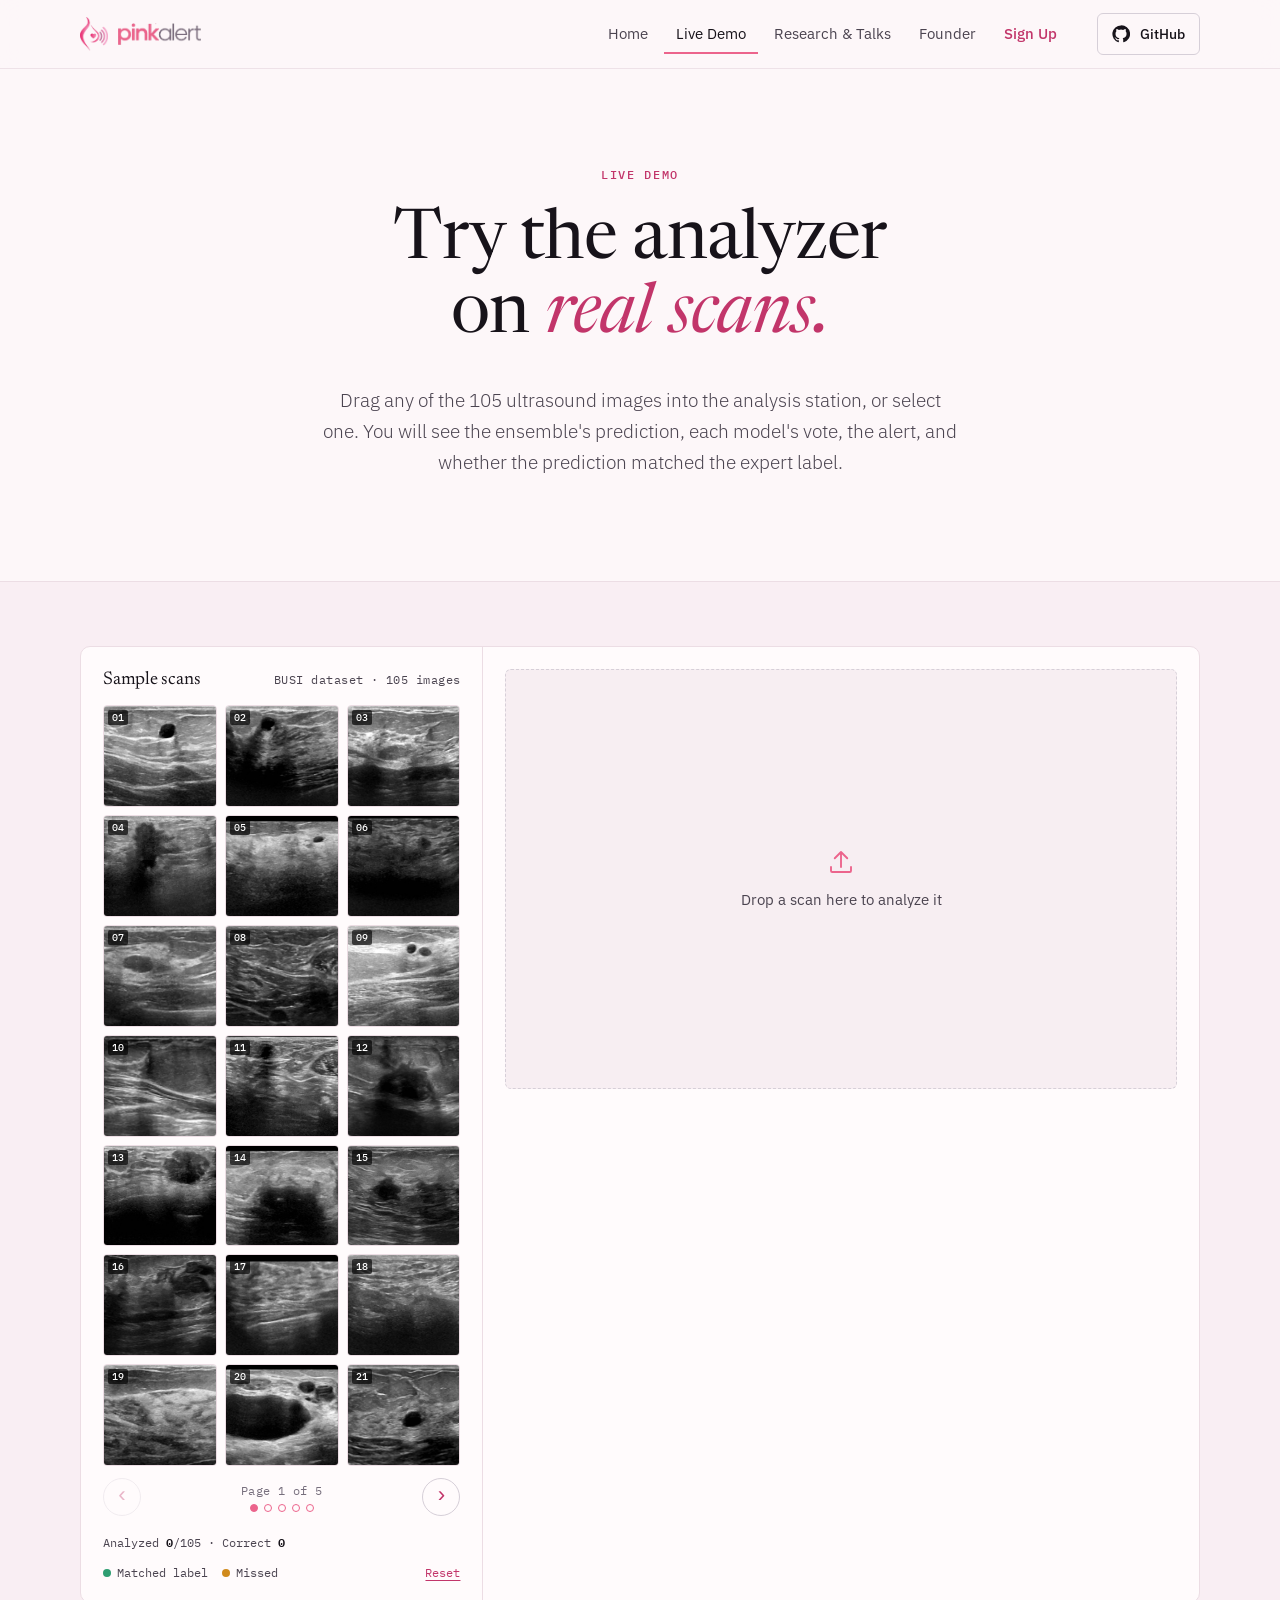
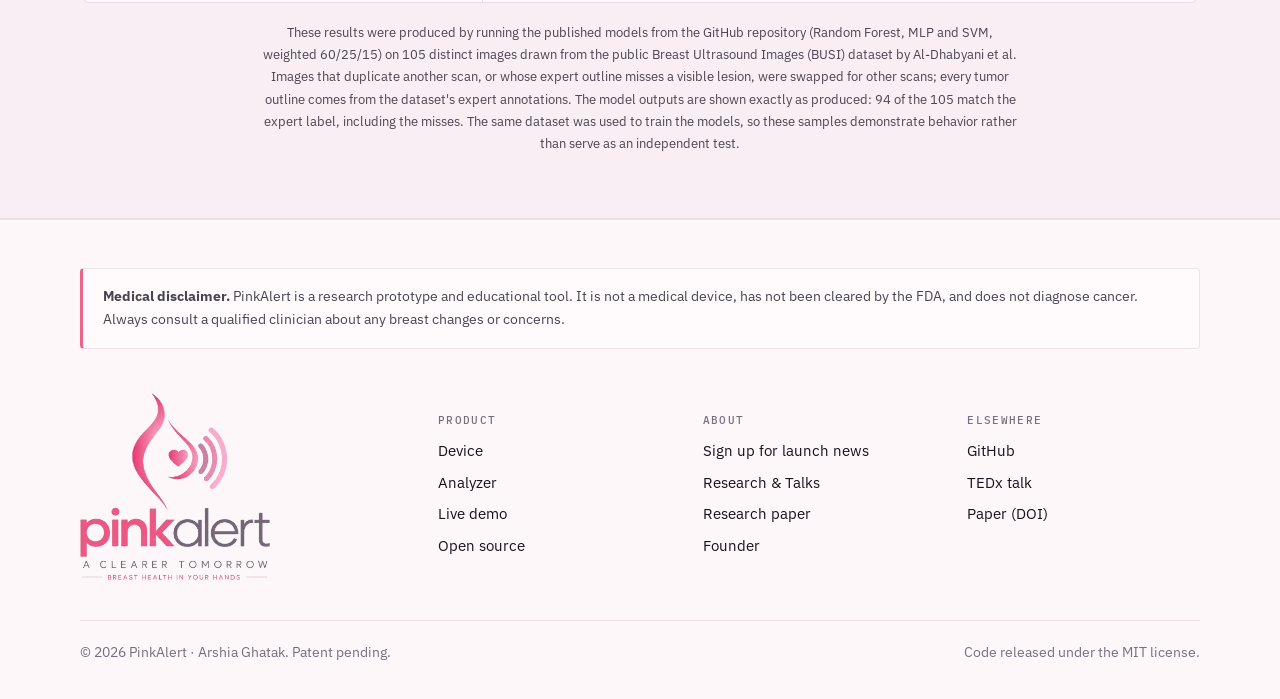
==== commit 1eeae0dd: "PinkAlert Website Co-Authored-By: Claude Opus 5.5 (1M context) <noreply@anthropic.com>" ====
--- a/demo.html
+++ b/demo.html
@@ -6,21 +6,21 @@
   <title>PinkAlert</title>
   <meta name="description" content="Try the PinkAlert breast ultrasound AI live: drag real ultrasound scans into the analyzer and see its normal, benign or malignant prediction, each model's vote and the expert tumor outline.">
   <meta name="theme-color" content="#fdf7f9">
-  <link rel="canonical" href="https://pinkalert.ai/demo">
+  <link rel="canonical" href="https://www.pinkalert.ai/demo">
   <meta property="og:type" content="website">
   <meta property="og:site_name" content="PinkAlert">
   <meta property="og:title" content="PinkAlert Live Demo">
-  <meta property="og:description" content="Try the PinkAlert breast ultrasound AI on 21 real scans.">
-  <meta property="og:url" content="https://pinkalert.ai/demo">
-  <meta property="og:image" content="https://pinkalert.ai/assets/img/og.png">
+  <meta property="og:description" content="Try the PinkAlert breast ultrasound AI on 105 real scans.">
+  <meta property="og:url" content="https://www.pinkalert.ai/demo">
+  <meta property="og:image" content="https://www.pinkalert.ai/assets/img/og.png">
   <meta name="twitter:card" content="summary_large_image">
   <meta name="keywords" content="PinkAlert, Pink Alert, Arshia Ghatak, breast health, breast cancer, breast ultrasound, handheld ultrasound, breast lump detection, AI breast cancer detection, early detection, pinkalert.ai">
   <meta name="author" content="Arshia Ghatak">
   <meta name="robots" content="index, follow">
   <meta name="twitter:title" content="PinkAlert Live Demo">
-  <meta name="twitter:description" content="Try the PinkAlert breast ultrasound AI on 21 real scans.">
-  <meta name="twitter:image" content="https://pinkalert.ai/assets/img/og.png">
-  <script type="application/ld+json">{"@context": "https://schema.org", "@graph": [{"@type": "Organization", "@id": "https://pinkalert.ai/#org", "name": "PinkAlert", "alternateName": ["Pink Alert", "pinkalert.ai"], "url": "https://pinkalert.ai/", "logo": "https://pinkalert.ai/assets/img/logo-tagline.png", "slogan": "A clearer tomorrow. Breast health in your hands.", "founder": {"@id": "https://pinkalert.ai/founder#arshia"}, "sameAs": ["https://github.com/arshiaghatak/breast_ultrasound_analyzer", "https://github.com/arshiaghatak/pinkalert-website"]}, {"@type": "WebSite", "@id": "https://pinkalert.ai/#website", "name": "PinkAlert", "url": "https://pinkalert.ai/", "publisher": {"@id": "https://pinkalert.ai/#org"}, "inLanguage": "en"}, {"@type": "WebPage", "@id": "https://pinkalert.ai/demo", "url": "https://pinkalert.ai/demo", "name": "PinkAlert Live Demo", "description": "Try the PinkAlert breast ultrasound AI live: drag real ultrasound scans into the analyzer and see its normal, benign or malignant prediction, each model's vote and the expert tumor outline.", "isPartOf": {"@id": "https://pinkalert.ai/#website"}, "about": {"@id": "https://pinkalert.ai/#org"}}]}</script>
+  <meta name="twitter:description" content="Try the PinkAlert breast ultrasound AI on 105 real scans.">
+  <meta name="twitter:image" content="https://www.pinkalert.ai/assets/img/og.png">
+  <script type="application/ld+json">{"@context": "https://schema.org", "@graph": [{"@type": "Organization", "@id": "https://www.pinkalert.ai/#org", "name": "PinkAlert", "alternateName": ["Pink Alert", "pinkalert.ai"], "url": "https://www.pinkalert.ai/", "logo": "https://www.pinkalert.ai/assets/img/logo-tagline.png", "slogan": "A clearer tomorrow. Breast health in your hands.", "founder": {"@id": "https://www.pinkalert.ai/founder#arshia"}, "sameAs": ["https://github.com/arshiaghatak/breast_ultrasound_analyzer", "https://github.com/arshiaghatak/pinkalert-website"]}, {"@type": "WebSite", "@id": "https://www.pinkalert.ai/#website", "name": "PinkAlert", "url": "https://www.pinkalert.ai/", "publisher": {"@id": "https://www.pinkalert.ai/#org"}, "inLanguage": "en"}, {"@type": "WebPage", "@id": "https://www.pinkalert.ai/demo", "url": "https://www.pinkalert.ai/demo", "name": "PinkAlert Live Demo", "description": "Try the PinkAlert breast ultrasound AI live: drag real ultrasound scans into the analyzer and see its normal, benign or malignant prediction, each model's vote and the expert tumor outline.", "isPartOf": {"@id": "https://www.pinkalert.ai/#website"}, "about": {"@id": "https://www.pinkalert.ai/#org"}}]}</script>
   <link rel="icon" href="favicon.ico" sizes="any">
   <link rel="icon" type="image/png" sizes="32x32" href="assets/img/favicon-32.png">
   <link rel="apple-touch-icon" href="assets/img/apple-touch-icon.png">
@@ -43,7 +43,7 @@
       window.addEventListener('beforeunload', function () { window.scrollTo(0, 0); });
     })();
   </script>
-  <link rel="stylesheet" href="assets/css/style.css?v=39">
+  <link rel="stylesheet" href="assets/css/style.css?v=40">
 </head>
 <body>
 <a class="skip" href="#main">Skip to content</a>
@@ -78,7 +78,7 @@
     <div class="head center">
       <span class="label">Live demo</span>
       <h1>Try the analyzer on <em>real scans.</em></h1>
-      <p class="lede">Drag any of the 21 ultrasound images into the analysis station, or select one. You will see the ensemble's prediction, each model's vote, the alert, and whether the prediction matched the expert label.</p>
+      <p class="lede">Drag any of the 105 ultrasound images into the analysis station, or select one. You will see the ensemble's prediction, each model's vote, the alert, and whether the prediction matched the expert label.</p>
     </div>
   </div>
 </section>
@@ -89,10 +89,15 @@
 
     <div class="demo" id="demo-app">
       <div class="tray">
-        <div class="tray-head"><h3>Sample scans</h3><span>BUSI dataset · 21 images</span></div>
+        <div class="tray-head"><h3>Sample scans</h3><span>BUSI dataset · 105 images</span></div>
         <div class="thumbs" id="thumbs" role="list"></div>
+        <div class="pager" id="pager">
+          <button type="button" class="pg" id="page-prev" aria-label="Previous page">‹</button>
+          <div class="pager-mid"><span id="page-label">Page 1 of 5</span><span class="dots"></span></div>
+          <button type="button" class="pg" id="page-next" aria-label="Next page">›</button>
+        </div>
         <div class="tally">
-          <span>Analyzed <b id="t-done">0</b>/21 · Correct <b id="t-right">0</b></span>
+          <span>Analyzed <b id="t-done">0</b>/105 · Correct <b id="t-right">0</b></span>
           <span class="legend"><span><i style="background:#2e9e72"></i>Matched label</span><span><i style="background:#d08a1c"></i>Missed</span></span>
           <button type="button" id="t-reset">Reset</button>
         </div>
@@ -117,7 +122,7 @@
         </div>
       </div>
     </div>
-    <p class="demo-note">These results were produced by running the published models from the GitHub repository (Random Forest, MLP and SVM, weighted 60/25/15) on 21 distinct images drawn from the public Breast Ultrasound Images (BUSI) dataset by Al-Dhabyani et al. Images that duplicate another scan, or whose expert outline misses a visible lesion, were swapped for other scans; every tumor outline comes from the dataset's expert annotations. The model outputs are shown exactly as produced: 19 of the 21 match the expert label, including the misses. The same dataset was used to train the models, so these samples demonstrate behavior rather than serve as an independent test.</p>
+    <p class="demo-note">These results were produced by running the published models from the GitHub repository (Random Forest, MLP and SVM, weighted 60/25/15) on 105 distinct images drawn from the public Breast Ultrasound Images (BUSI) dataset by Al-Dhabyani et al. Images that duplicate another scan, or whose expert outline misses a visible lesion, were swapped for other scans; every tumor outline comes from the dataset's expert annotations. The model outputs are shown exactly as produced: 94 of the 105 match the expert label, including the misses. The same dataset was used to train the models, so these samples demonstrate behavior rather than serve as an independent test.</p>
   </div>
 </section>
 
@@ -139,7 +144,7 @@
 </footer>
 
 <script src="assets/js/main.js?v=35" defer></script>
-<script src="assets/demo/results.js?v=33" defer></script>
-<script src="assets/js/demo.js?v=32" defer></script>
+<script src="assets/demo/results.js?v=34" defer></script>
+<script src="assets/js/demo.js?v=34" defer></script>
 </body>
 </html>
--- a/assets/css/style.css
+++ b/assets/css/style.css
@@ -601,3 +601,13 @@
 .foot-logo { display: block; line-height: 0; }
 .foot-grid > div { align-self: center; }
 .foot-grid > div:not(:first-child) { min-height: 9.125rem; } /* equal-height link columns so their headings line up */
+
+/* demo: page through 105 scans, 21 at a time */
+.pager { display: flex; align-items: center; justify-content: space-between; gap: 10px; margin-top: 12px; }
+.pg { width: 38px; height: 38px; border-radius: 50%; border: 1px solid var(--rule-2); background: var(--surface); color: var(--accent); font-size: 1.4rem; line-height: 1; cursor: pointer; display: grid; place-items: center; padding: 0 0 3px; }
+.pg:hover:not(:disabled) { border-color: var(--accent); background: var(--accent-wash); }
+.pg:disabled { opacity: .35; cursor: default; }
+.pager-mid { display: grid; justify-items: center; gap: 6px; font: .74rem var(--mono); color: var(--ink-3); letter-spacing: .04em; }
+.dots { display: flex; gap: 6px; }
+.dot { width: 8px; height: 8px; border-radius: 50%; border: 1.5px solid var(--accent-2); background: transparent; padding: 0; cursor: pointer; }
+.dot[aria-current="true"] { background: var(--accent-2); }
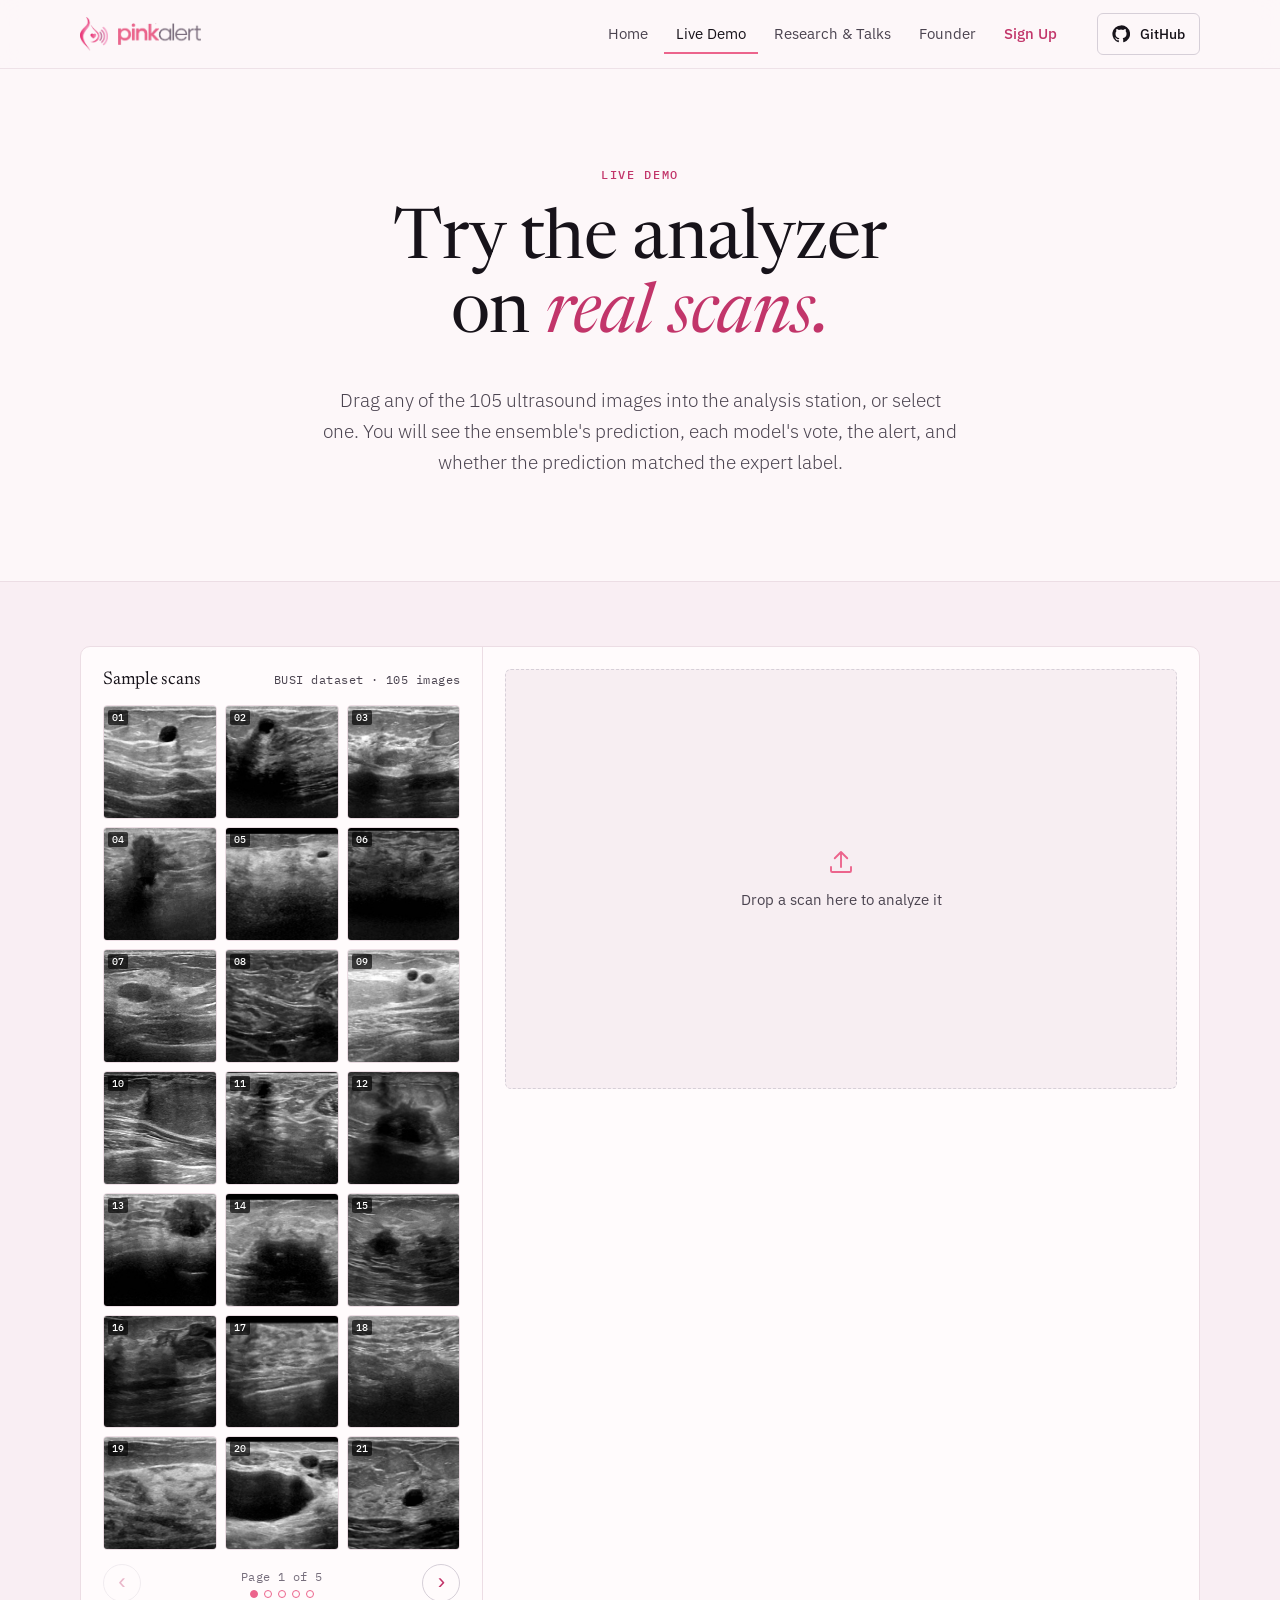
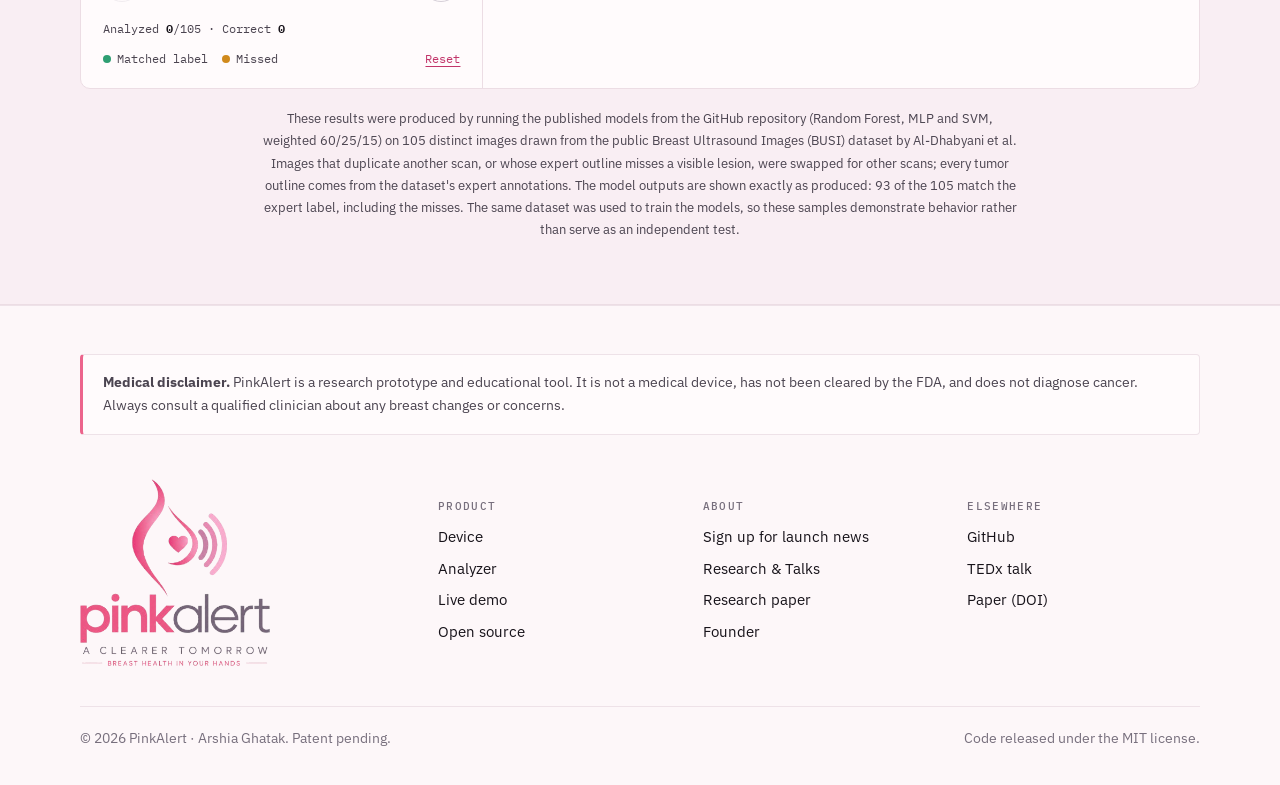
==== commit 21633e99: "PinkAlert Website Co-Authored-By: Claude Opus 5.5 (1M context) <noreply@anthropic.com>" ====
--- a/demo.html
+++ b/demo.html
@@ -43,7 +43,7 @@
       window.addEventListener('beforeunload', function () { window.scrollTo(0, 0); });
     })();
   </script>
-  <link rel="stylesheet" href="assets/css/style.css?v=40">
+  <link rel="stylesheet" href="assets/css/style.css?v=41">
 </head>
 <body>
 <a class="skip" href="#main">Skip to content</a>
@@ -122,7 +122,7 @@
         </div>
       </div>
     </div>
-    <p class="demo-note">These results were produced by running the published models from the GitHub repository (Random Forest, MLP and SVM, weighted 60/25/15) on 105 distinct images drawn from the public Breast Ultrasound Images (BUSI) dataset by Al-Dhabyani et al. Images that duplicate another scan, or whose expert outline misses a visible lesion, were swapped for other scans; every tumor outline comes from the dataset's expert annotations. The model outputs are shown exactly as produced: 94 of the 105 match the expert label, including the misses. The same dataset was used to train the models, so these samples demonstrate behavior rather than serve as an independent test.</p>
+    <p class="demo-note">These results were produced by running the published models from the GitHub repository (Random Forest, MLP and SVM, weighted 60/25/15) on 105 distinct images drawn from the public Breast Ultrasound Images (BUSI) dataset by Al-Dhabyani et al. Images that duplicate another scan, or whose expert outline misses a visible lesion, were swapped for other scans; every tumor outline comes from the dataset's expert annotations. The model outputs are shown exactly as produced: 93 of the 105 match the expert label, including the misses. The same dataset was used to train the models, so these samples demonstrate behavior rather than serve as an independent test.</p>
   </div>
 </section>
 
@@ -144,7 +144,7 @@
 </footer>
 
 <script src="assets/js/main.js?v=35" defer></script>
-<script src="assets/demo/results.js?v=34" defer></script>
+<script src="assets/demo/results.js?v=35" defer></script>
 <script src="assets/js/demo.js?v=34" defer></script>
 </body>
 </html>
--- a/assets/css/style.css
+++ b/assets/css/style.css
@@ -611,3 +611,9 @@
 .dots { display: flex; gap: 6px; }
 .dot { width: 8px; height: 8px; border-radius: 50%; border: 1.5px solid var(--accent-2); background: transparent; padding: 0; cursor: pointer; }
 .dot[aria-current="true"] { background: var(--accent-2); }
+
+/* demo thumbnails: always square, the same size on every page (no stretching) */
+.thumbs { flex: 0 0 auto; grid-auto-rows: auto; align-content: start; }
+.thumbs .thumb { aspect-ratio: 1 / 1; }
+.thumbs .thumb img { width: 100%; height: 100%; object-fit: cover; }
+.tray .pager { margin-top: 14px; }
